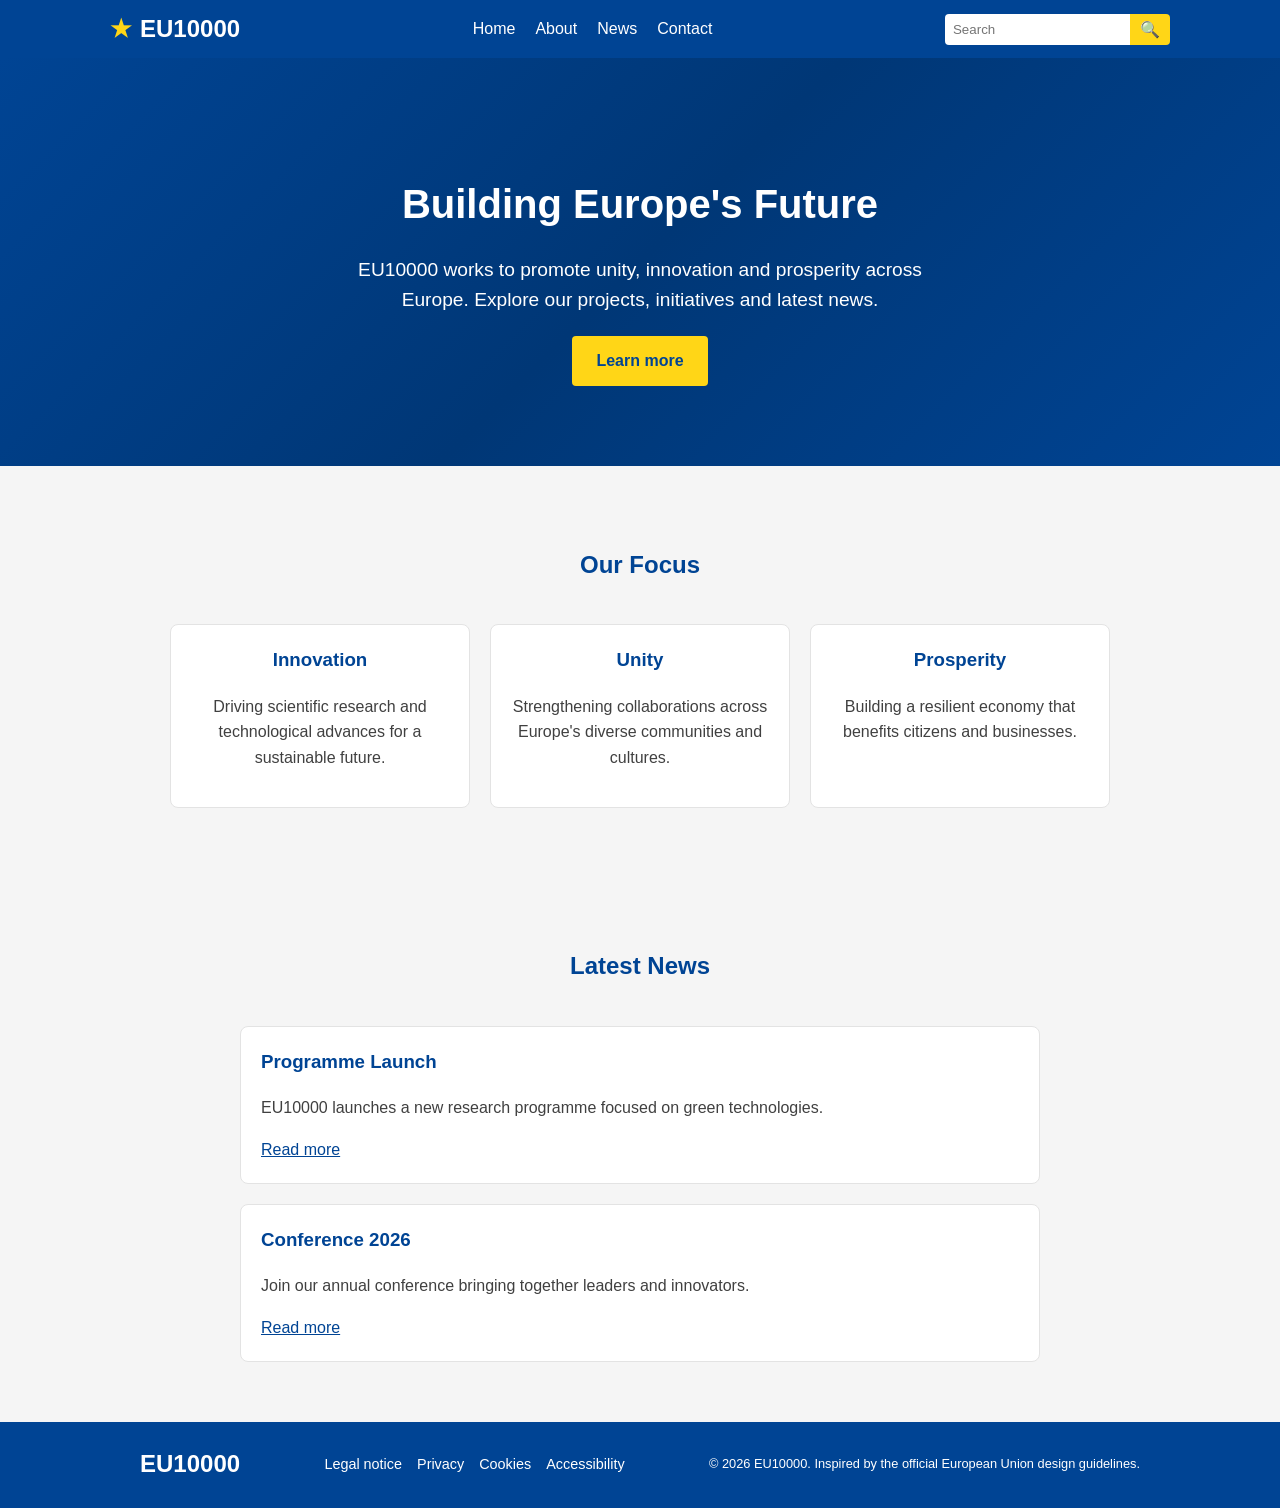
==== index.html @ 95d5e585 "Initial site upload" ====
<!DOCTYPE html>
<html lang="en">
<head>
    <meta charset="UTF-8">
    <meta name="viewport" content="width=device-width, initial-scale=1.0">
    <title>EU10000 – Welcome</title>
    <link rel="stylesheet" href="style.css">
</head>
<body>
<header class="top-bar">
    <div class="container">
        <div class="logo">
            <span class="flag" aria-hidden="true">★</span>
            <span class="logo-text">EU10000</span>
        </div>
        <nav>
            <ul class="nav-links">
                <li><a href="#">Home</a></li>
                <li><a href="#">About</a></li>
                <li><a href="#">News</a></li>
                <li><a href="#">Contact</a></li>
            </ul>
        </nav>
        <form class="search-form" action="#" method="get">
            <input type="search" placeholder="Search" aria-label="Search">
            <button type="submit" aria-label="Submit search">🔍</button>
        </form>
    </div>
</header>
<main>
    <section class="hero">
        <div class="hero-content">
            <h1>Building Europe's Future</h1>
            <p>EU10000 works to promote unity, innovation and prosperity across Europe. Explore our projects, initiatives and latest news.</p>
            <a href="#" class="cta-btn">Learn more</a>
        </div>
    </section>
    <section class="features">
        <h2>Our Focus</h2>
        <div class="cards">
            <div class="card">
                <h3>Innovation</h3>
                <p>Driving scientific research and technological advances for a sustainable future.</p>
            </div>
            <div class="card">
                <h3>Unity</h3>
                <p>Strengthening collaborations across Europe's diverse communities and cultures.</p>
            </div>
            <div class="card">
                <h3>Prosperity</h3>
                <p>Building a resilient economy that benefits citizens and businesses.</p>
            </div>
        </div>
    </section>
    <section class="news">
        <h2>Latest News</h2>
        <div class="news-list">
            <article class="news-item">
                <h3>Programme Launch</h3>
                <p>EU10000 launches a new research programme focused on green technologies.</p>
                <a href="#">Read more</a>
            </article>
            <article class="news-item">
                <h3>Conference 2026</h3>
                <p>Join our annual conference bringing together leaders and innovators.</p>
                <a href="#">Read more</a>
            </article>
        </div>
    </section>
</main>
<footer>
    <div class="footer-container">
        <div class="footer-logo">EU10000</div>
        <div class="footer-links">
            <a href="#">Legal notice</a>
            <a href="#">Privacy</a>
            <a href="#">Cookies</a>
            <a href="#">Accessibility</a>
        </div>
        <div class="footer-copy">
            <p>&copy; 2026 EU10000. Inspired by the official European Union design guidelines.</p>
        </div>
    </div>
</footer>
</body>
</html>
---- style.css ----
:root {
  --ec-blue: #004494;
  --ec-yellow: #ffd617;
  --ec-grey: #404040;
  --background: #ffffff;
}

* {
  box-sizing: border-box;
}

body {
  margin: 0;
  font-family: 'Segoe UI', sans-serif;
  background: var(--background);
  color: var(--ec-grey);
  line-height: 1.6;
}

/* Top navigation bar */
.top-bar {
  background: var(--ec-blue);
  color: #fff;
}

.top-bar .container {
  max-width: 1100px;
  margin: auto;
  display: flex;
  align-items: center;
  justify-content: space-between;
  flex-wrap: wrap;
  padding: 10px 20px;
}

.logo {
  display: flex;
  align-items: center;
  font-size: 1.5rem;
  font-weight: bold;
}

.logo .flag {
  color: var(--ec-yellow);
  margin-right: 0.5rem;
  font-size: 1.5rem;
}

.nav-links {
  list-style: none;
  display: flex;
  margin: 0;
  padding: 0;
  gap: 20px;
}

.nav-links a {
  color: #ffffff;
  text-decoration: none;
  font-weight: 500;
  transition: color 0.2s ease-in-out;
}

.nav-links a:hover {
  color: var(--ec-yellow);
}

.search-form {
  display: flex;
  margin-top: 10px;
}

.search-form input {
  padding: 6px 8px;
  border: none;
  border-radius: 4px 0 0 4px;
  min-width: 150px;
}

.search-form button {
  padding: 6px 10px;
  border: none;
  background: var(--ec-yellow);
  color: var(--ec-blue);
  border-radius: 0 4px 4px 0;
  cursor: pointer;
  font-size: 1rem;
}

.search-form button:hover {
  background: #fbc11d;
}

/* Hero section */
.hero {
  background: linear-gradient(135deg, var(--ec-blue) 0%, #003776 50%, var(--ec-blue) 100%);
  color: #fff;
  padding: 80px 20px;
  text-align: center;
}

.hero h1 {
  font-size: 2.5rem;
  margin-bottom: 15px;
}

.hero p {
  font-size: 1.2rem;
  margin-bottom: 20px;
  max-width: 600px;
  margin-left: auto;
  margin-right: auto;
}

.cta-btn {
  display: inline-block;
  background: var(--ec-yellow);
  color: var(--ec-blue);
  padding: 12px 24px;
  border-radius: 4px;
  text-decoration: none;
  font-weight: bold;
  transition: background 0.2s ease-in-out;
}

.cta-btn:hover {
  background: #fbc11d;
}

/* Section styles */
section {
  padding: 60px 20px;
}

.features, .news {
  background: #f5f5f5;
}

.features h2, .news h2 {
  text-align: center;
  margin-bottom: 40px;
  color: var(--ec-blue);
}

/* Cards for features */
.cards {
  display: flex;
  flex-wrap: wrap;
  gap: 20px;
  justify-content: center;
}

.card {
  background: #ffffff;
  border: 1px solid #e3e3e3;
  border-radius: 8px;
  padding: 20px;
  flex: 1 1 250px;
  max-width: 300px;
  text-align: center;
  transition: box-shadow 0.2s ease-in-out;
}

.card h3 {
  margin-top: 0;
  color: var(--ec-blue);
}

.card p {
  color: var(--ec-grey);
}

.card:hover {
  box-shadow: 0 4px 12px rgba(0, 0, 0, 0.05);
}

/* News list */
.news-list {
  display: flex;
  flex-direction: column;
  gap: 20px;
  align-items: center;
  max-width: 800px;
  margin: auto;
}

.news-item {
  background: #ffffff;
  border: 1px solid #e3e3e3;
  border-radius: 8px;
  padding: 20px;
  width: 100%;
  transition: box-shadow 0.2s ease-in-out;
}

.news-item h3 {
  margin-top: 0;
  color: var(--ec-blue);
}

.news-item a {
  color: var(--ec-blue);
  text-decoration: underline;
}

.news-item:hover {
  box-shadow: 0 4px 12px rgba(0, 0, 0, 0.05);
}

/* Footer */
footer {
  background: var(--ec-blue);
  color: #fff;
  padding: 20px 0;
}

.footer-container {
  max-width: 1000px;
  margin: auto;
  display: flex;
  flex-direction: column;
  align-items: center;
  gap: 10px;
}

.footer-logo {
  font-size: 1.5rem;
  font-weight: bold;
}

.footer-links {
  display: flex;
  gap: 15px;
  flex-wrap: wrap;
  justify-content: center;
}

.footer-links a {
  color: #ffffff;
  text-decoration: none;
  font-size: 0.9rem;
}

.footer-links a:hover {
  color: var(--ec-yellow);
}

.footer-copy {
  font-size: 0.8rem;
  text-align: center;
}

/* Responsive adjustments */
@media (min-width: 768px) {
  .search-form {
    margin-top: 0;
  }
  .top-bar .container {
    flex-wrap: nowrap;
  }
  .footer-container {
    flex-direction: row;
    justify-content: space-between;
    align-items: center;
  }
}
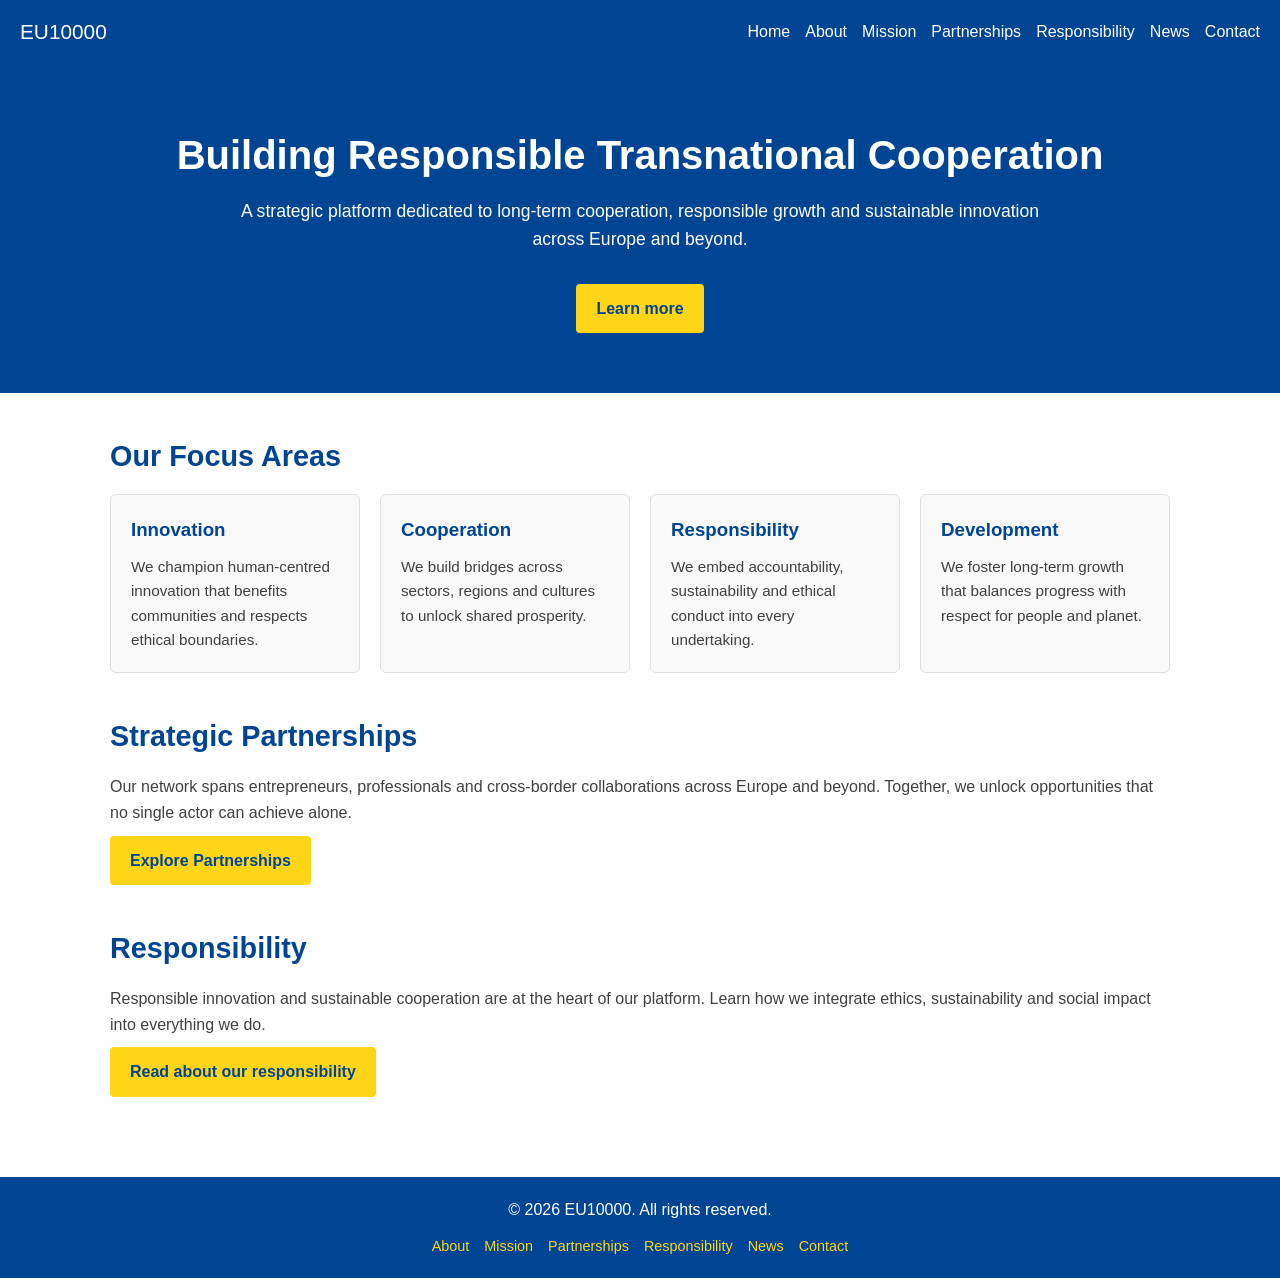
==== commit 2cb0a7da: "30.03.2026  update" ====
--- a/index.html
+++ b/index.html
@@ -1,86 +1,72 @@
 <!DOCTYPE html>
 <html lang="en">
 <head>
-    <meta charset="UTF-8">
-    <meta name="viewport" content="width=device-width, initial-scale=1.0">
-    <title>EU10000 – Welcome</title>
-    <link rel="stylesheet" href="style.css">
+  <meta charset="UTF-8">
+  <meta name="viewport" content="width=device-width, initial-scale=1.0">
+  <title>EU10000 – Building Responsible Transnational Cooperation</title>
+  <link rel="stylesheet" href="style.css">
 </head>
 <body>
-<header class="top-bar">
-    <div class="container">
-        <div class="logo">
-            <span class="flag" aria-hidden="true">★</span>
-            <span class="logo-text">EU10000</span>
+  <nav>
+    <div class="logo"><a href="index.html" style="color:#fff;text-decoration:none;">EU10000</a></div>
+    <ul>
+      <li><a href="index.html">Home</a></li>
+      <li><a href="about.html">About</a></li>
+      <li><a href="mission.html">Mission</a></li>
+      <li><a href="partnerships.html">Partnerships</a></li>
+      <li><a href="responsibility.html">Responsibility</a></li>
+      <li><a href="news.html">News</a></li>
+      <li><a href="contact.html">Contact</a></li>
+    </ul>
+  </nav>
+  <header>
+    <h1 class="header-title">Building Responsible Transnational Cooperation</h1>
+    <p class="header-subtitle">A strategic platform dedicated to long‑term cooperation, responsible growth and sustainable innovation across Europe and beyond.</p>
+    <a href="about.html" class="btn">Learn more</a>
+  </header>
+  <main>
+    <section>
+      <h2 class="section-title">Our Focus Areas</h2>
+      <div class="summary-grid">
+        <div class="card">
+          <h3>Innovation</h3>
+          <p>We champion human‑centred innovation that benefits communities and respects ethical boundaries.</p>
         </div>
-        <nav>
-            <ul class="nav-links">
-                <li><a href="#">Home</a></li>
-                <li><a href="#">About</a></li>
-                <li><a href="#">News</a></li>
-                <li><a href="#">Contact</a></li>
-            </ul>
-        </nav>
-        <form class="search-form" action="#" method="get">
-            <input type="search" placeholder="Search" aria-label="Search">
-            <button type="submit" aria-label="Submit search">🔍</button>
-        </form>
-    </div>
-</header>
-<main>
-    <section class="hero">
-        <div class="hero-content">
-            <h1>Building Europe's Future</h1>
-            <p>EU10000 works to promote unity, innovation and prosperity across Europe. Explore our projects, initiatives and latest news.</p>
-            <a href="#" class="cta-btn">Learn more</a>
+        <div class="card">
+          <h3>Cooperation</h3>
+          <p>We build bridges across sectors, regions and cultures to unlock shared prosperity.</p>
         </div>
+        <div class="card">
+          <h3>Responsibility</h3>
+          <p>We embed accountability, sustainability and ethical conduct into every undertaking.</p>
+        </div>
+        <div class="card">
+          <h3>Development</h3>
+          <p>We foster long‑term growth that balances progress with respect for people and planet.</p>
+        </div>
+      </div>
     </section>
-    <section class="features">
-        <h2>Our Focus</h2>
-        <div class="cards">
-            <div class="card">
-                <h3>Innovation</h3>
-                <p>Driving scientific research and technological advances for a sustainable future.</p>
-            </div>
-            <div class="card">
-                <h3>Unity</h3>
-                <p>Strengthening collaborations across Europe's diverse communities and cultures.</p>
-            </div>
-            <div class="card">
-                <h3>Prosperity</h3>
-                <p>Building a resilient economy that benefits citizens and businesses.</p>
-            </div>
-        </div>
+    <section style="margin-top:40px;">
+      <h2 class="section-title">Strategic Partnerships</h2>
+      <p>Our network spans entrepreneurs, professionals and cross‑border collaborations across Europe and beyond. Together, we unlock opportunities that no single actor can achieve alone.</p>
+      <a href="partnerships.html" class="btn">Explore Partnerships</a>
     </section>
-    <section class="news">
-        <h2>Latest News</h2>
-        <div class="news-list">
-            <article class="news-item">
-                <h3>Programme Launch</h3>
-                <p>EU10000 launches a new research programme focused on green technologies.</p>
-                <a href="#">Read more</a>
-            </article>
-            <article class="news-item">
-                <h3>Conference 2026</h3>
-                <p>Join our annual conference bringing together leaders and innovators.</p>
-                <a href="#">Read more</a>
-            </article>
-        </div>
+    <section style="margin-top:40px;">
+      <h2 class="section-title">Responsibility</h2>
+      <p>Responsible innovation and sustainable cooperation are at the heart of our platform. Learn how we integrate ethics, sustainability and social impact into everything we do.</p>
+      <a href="responsibility.html" class="btn">Read about our responsibility</a>
     </section>
-</main>
-<footer>
-    <div class="footer-container">
-        <div class="footer-logo">EU10000</div>
-        <div class="footer-links">
-            <a href="#">Legal notice</a>
-            <a href="#">Privacy</a>
-            <a href="#">Cookies</a>
-            <a href="#">Accessibility</a>
-        </div>
-        <div class="footer-copy">
-            <p>&copy; 2026 EU10000. Inspired by the official European Union design guidelines.</p>
-        </div>
-    </div>
-</footer>
+  </main>
+  <footer>
+    <p>© 2026 EU10000. All rights reserved.</p>
+    <ul>
+      <li><a href="about.html">About</a></li>
+      <li><a href="mission.html">Mission</a></li>
+      <li><a href="partnerships.html">Partnerships</a></li>
+      <li><a href="responsibility.html">Responsibility</a></li>
+      <li><a href="news.html">News</a></li>
+      <li><a href="contact.html">Contact</a></li>
+    </ul>
+  </footer>
 </body>
-</html>
+</html>
--- a/style.css
+++ b/style.css
@@ -1,266 +1,196 @@
+/*
+ * EU10000 Website Stylesheet
+ *
+ * This stylesheet defines the core look and feel of the EU10000 website.  
+ * The design draws inspiration from official EU communication guidelines, 
+ * featuring deep blue, golden yellow and neutral grey to evoke credibility,
+ * stability and optimism【327312394817066†L156-L183】.  
+ * Colours are used sparingly on interactive elements such as navigation
+ * and call‑to‑action buttons, while generous white space and clear
+ * typography ensure readability【327312394817066†L173-L183】.  
+ */
+
 :root {
-  --ec-blue: #004494;
-  --ec-yellow: #ffd617;
-  --ec-grey: #404040;
-  --background: #ffffff;
+  --color-blue: #004494;    /* EC Blue – primary brand colour */
+  --color-yellow: #ffd617;  /* EC Yellow – highlight colour */
+  --color-grey: #404040;    /* Neutral grey for text and accents */
+  --color-light: #f9f9f9;   /* Light background for cards and sections */
 }
 
+/* Reset basic element margins and enable border‑box sizing */
 * {
+  margin: 0;
+  padding: 0;
   box-sizing: border-box;
 }
 
 body {
-  margin: 0;
-  font-family: 'Segoe UI', sans-serif;
-  background: var(--background);
-  color: var(--ec-grey);
+  font-family: "Arial", "Helvetica", sans-serif;
   line-height: 1.6;
+  background-color: #ffffff;
+  color: var(--color-grey);
 }
 
-/* Top navigation bar */
-.top-bar {
-  background: var(--ec-blue);
+/* Navigation bar styling */
+nav {
+  background: var(--color-blue);
   color: #fff;
+  display: flex;
+  justify-content: space-between;
+  align-items: center;
+  padding: 15px 20px;
+}
+nav .logo {
+  font-weight: bold;
+  font-size: 1.3rem;
+}
+nav ul {
+  list-style: none;
+  display: flex;
+  gap: 15px;
+  margin: 0;
+}
+nav a {
+  color: #ffffff;
+  font-weight: 500;
+  text-decoration: none;
+}
+nav a:hover {
+  color: var(--color-yellow);
 }
 
-.top-bar .container {
-  max-width: 1100px;
-  margin: auto;
-  display: flex;
-  align-items: center;
-  justify-content: space-between;
-  flex-wrap: wrap;
-  padding: 10px 20px;
-}
-
-.logo {
-  display: flex;
-  align-items: center;
-  font-size: 1.5rem;
-  font-weight: bold;
-}
-
-.logo .flag {
-  color: var(--ec-yellow);
-  margin-right: 0.5rem;
-  font-size: 1.5rem;
-}
-
-.nav-links {
-  list-style: none;
-  display: flex;
-  margin: 0;
-  padding: 0;
-  gap: 20px;
-}
-
-.nav-links a {
-  color: #ffffff;
-  text-decoration: none;
-  font-weight: 500;
-  transition: color 0.2s ease-in-out;
-}
-
-.nav-links a:hover {
-  color: var(--ec-yellow);
-}
-
-.search-form {
-  display: flex;
-  margin-top: 10px;
-}
-
-.search-form input {
-  padding: 6px 8px;
-  border: none;
-  border-radius: 4px 0 0 4px;
-  min-width: 150px;
-}
-
-.search-form button {
-  padding: 6px 10px;
-  border: none;
-  background: var(--ec-yellow);
-  color: var(--ec-blue);
-  border-radius: 0 4px 4px 0;
-  cursor: pointer;
-  font-size: 1rem;
-}
-
-.search-form button:hover {
-  background: #fbc11d;
-}
-
-/* Hero section */
-.hero {
-  background: linear-gradient(135deg, var(--ec-blue) 0%, #003776 50%, var(--ec-blue) 100%);
+/* Header / hero section */
+header {
+  background: var(--color-blue);
   color: #fff;
-  padding: 80px 20px;
+  padding: 60px 20px;
   text-align: center;
 }
-
-.hero h1 {
+.header-title {
   font-size: 2.5rem;
-  margin-bottom: 15px;
+  margin-bottom: 10px;
 }
-
-.hero p {
-  font-size: 1.2rem;
+.header-subtitle {
+  font-size: 1.1rem;
   margin-bottom: 20px;
-  max-width: 600px;
+  max-width: 800px;
   margin-left: auto;
   margin-right: auto;
 }
 
-.cta-btn {
+/* Buttons */
+.btn {
   display: inline-block;
-  background: var(--ec-yellow);
-  color: var(--ec-blue);
-  padding: 12px 24px;
+  background: var(--color-yellow);
+  color: var(--color-blue);
+  padding: 12px 20px;
   border-radius: 4px;
   text-decoration: none;
-  font-weight: bold;
-  transition: background 0.2s ease-in-out;
+  font-weight: 600;
+  margin-top: 10px;
+}
+.btn:hover {
+  background: #e5c800;
 }
 
-.cta-btn:hover {
-  background: #fbc11d;
+/* Main content container */
+main {
+  padding: 40px 20px;
+  max-width: 1100px;
+  margin: 0 auto;
+}
+.section-title {
+  font-size: 1.8rem;
+  margin-bottom: 15px;
+  color: var(--color-blue);
 }
 
-/* Section styles */
-section {
-  padding: 60px 20px;
+/* Grid and card components */
+.summary-grid {
+  display: grid;
+  gap: 20px;
+  grid-template-columns: repeat(auto-fit, minmax(240px, 1fr));
+  margin-top: 15px;
+}
+.card {
+  background: var(--color-light);
+  border: 1px solid #e0e0e0;
+  border-radius: 6px;
+  padding: 20px;
+}
+.card h3 {
+  margin-bottom: 10px;
+  color: var(--color-blue);
+}
+.card p {
+  font-size: 0.95rem;
+  color: var(--color-grey);
 }
 
-.features, .news {
-  background: #f5f5f5;
+/* Article styling for news items */
+article {
+  margin-bottom: 40px;
+}
+article h2 {
+  font-size: 1.5rem;
+  color: var(--color-blue);
+  margin-bottom: 10px;
+}
+article p {
+  color: var(--color-grey);
 }
 
-.features h2, .news h2 {
-  text-align: center;
-  margin-bottom: 40px;
-  color: var(--ec-blue);
+/* Form styling for contact page */
+form {
+  max-width: 600px;
+  margin: 0 auto;
+  display: flex;
+  flex-direction: column;
+  gap: 12px;
+}
+form label {
+  font-weight: 600;
+  color: var(--color-blue);
+}
+form input,
+form textarea {
+  padding: 10px;
+  border: 1px solid #ccc;
+  border-radius: 4px;
+  font-family: inherit;
+}
+form textarea {
+  resize: vertical;
+}
+form button {
+  align-self: flex-start;
 }
 
-/* Cards for features */
-.cards {
+/* Footer styling */
+footer {
+  background: var(--color-blue);
+  color: #fff;
+  padding: 20px;
+  text-align: center;
+  margin-top: 40px;
+}
+footer p {
+  margin-bottom: 10px;
+}
+footer ul {
+  list-style: none;
   display: flex;
   flex-wrap: wrap;
-  gap: 20px;
   justify-content: center;
+  gap: 15px;
+  padding: 0;
+  margin: 0;
 }
-
-.card {
-  background: #ffffff;
-  border: 1px solid #e3e3e3;
-  border-radius: 8px;
-  padding: 20px;
-  flex: 1 1 250px;
-  max-width: 300px;
-  text-align: center;
-  transition: box-shadow 0.2s ease-in-out;
+footer a {
+  color: var(--color-yellow);
+  font-size: 0.9rem;
+  text-decoration: none;
 }
-
-.card h3 {
-  margin-top: 0;
-  color: var(--ec-blue);
-}
-
-.card p {
-  color: var(--ec-grey);
-}
-
-.card:hover {
-  box-shadow: 0 4px 12px rgba(0, 0, 0, 0.05);
-}
-
-/* News list */
-.news-list {
-  display: flex;
-  flex-direction: column;
-  gap: 20px;
-  align-items: center;
-  max-width: 800px;
-  margin: auto;
-}
-
-.news-item {
-  background: #ffffff;
-  border: 1px solid #e3e3e3;
-  border-radius: 8px;
-  padding: 20px;
-  width: 100%;
-  transition: box-shadow 0.2s ease-in-out;
-}
-
-.news-item h3 {
-  margin-top: 0;
-  color: var(--ec-blue);
-}
-
-.news-item a {
-  color: var(--ec-blue);
-  text-decoration: underline;
-}
-
-.news-item:hover {
-  box-shadow: 0 4px 12px rgba(0, 0, 0, 0.05);
-}
-
-/* Footer */
-footer {
-  background: var(--ec-blue);
+footer a:hover {
   color: #fff;
-  padding: 20px 0;
-}
-
-.footer-container {
-  max-width: 1000px;
-  margin: auto;
-  display: flex;
-  flex-direction: column;
-  align-items: center;
-  gap: 10px;
-}
-
-.footer-logo {
-  font-size: 1.5rem;
-  font-weight: bold;
-}
-
-.footer-links {
-  display: flex;
-  gap: 15px;
-  flex-wrap: wrap;
-  justify-content: center;
-}
-
-.footer-links a {
-  color: #ffffff;
-  text-decoration: none;
-  font-size: 0.9rem;
-}
-
-.footer-links a:hover {
-  color: var(--ec-yellow);
-}
-
-.footer-copy {
-  font-size: 0.8rem;
-  text-align: center;
-}
-
-/* Responsive adjustments */
-@media (min-width: 768px) {
-  .search-form {
-    margin-top: 0;
-  }
-  .top-bar .container {
-    flex-wrap: nowrap;
-  }
-  .footer-container {
-    flex-direction: row;
-    justify-content: space-between;
-    align-items: center;
-  }
-}
+}
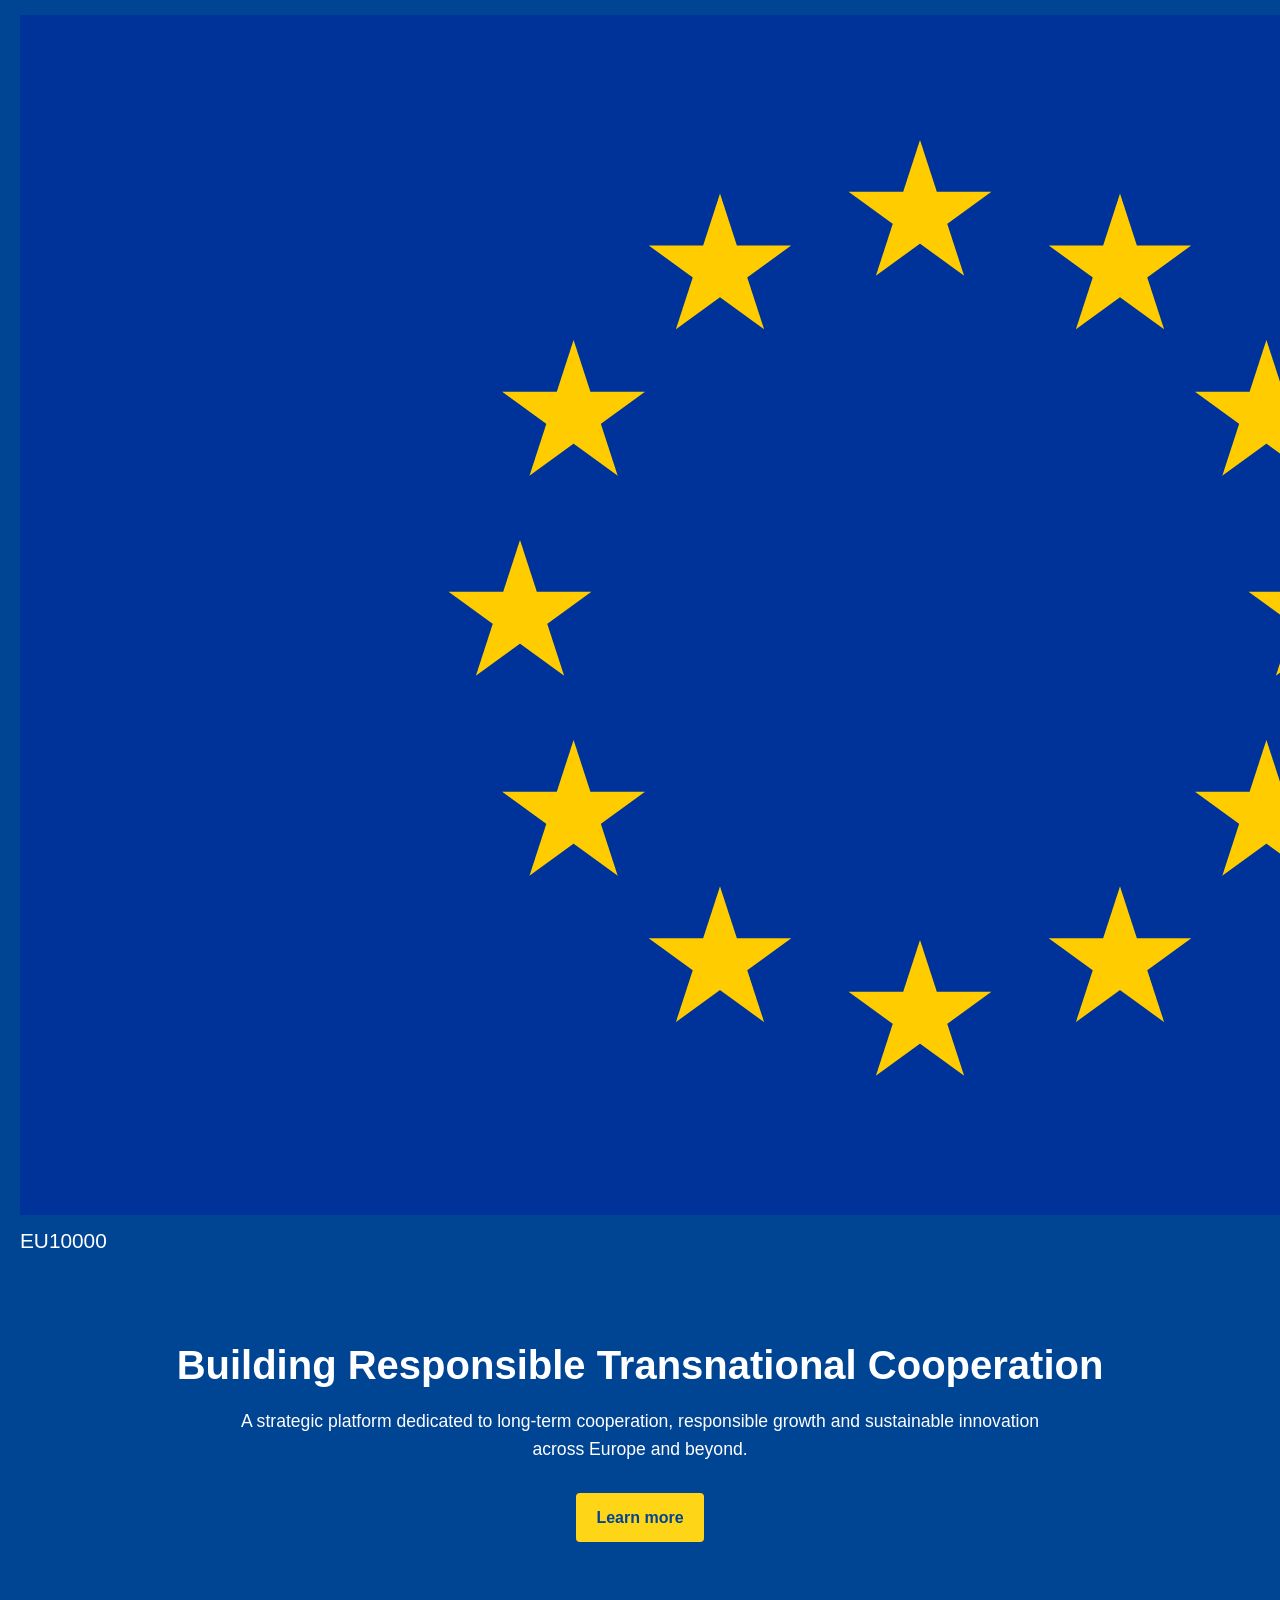
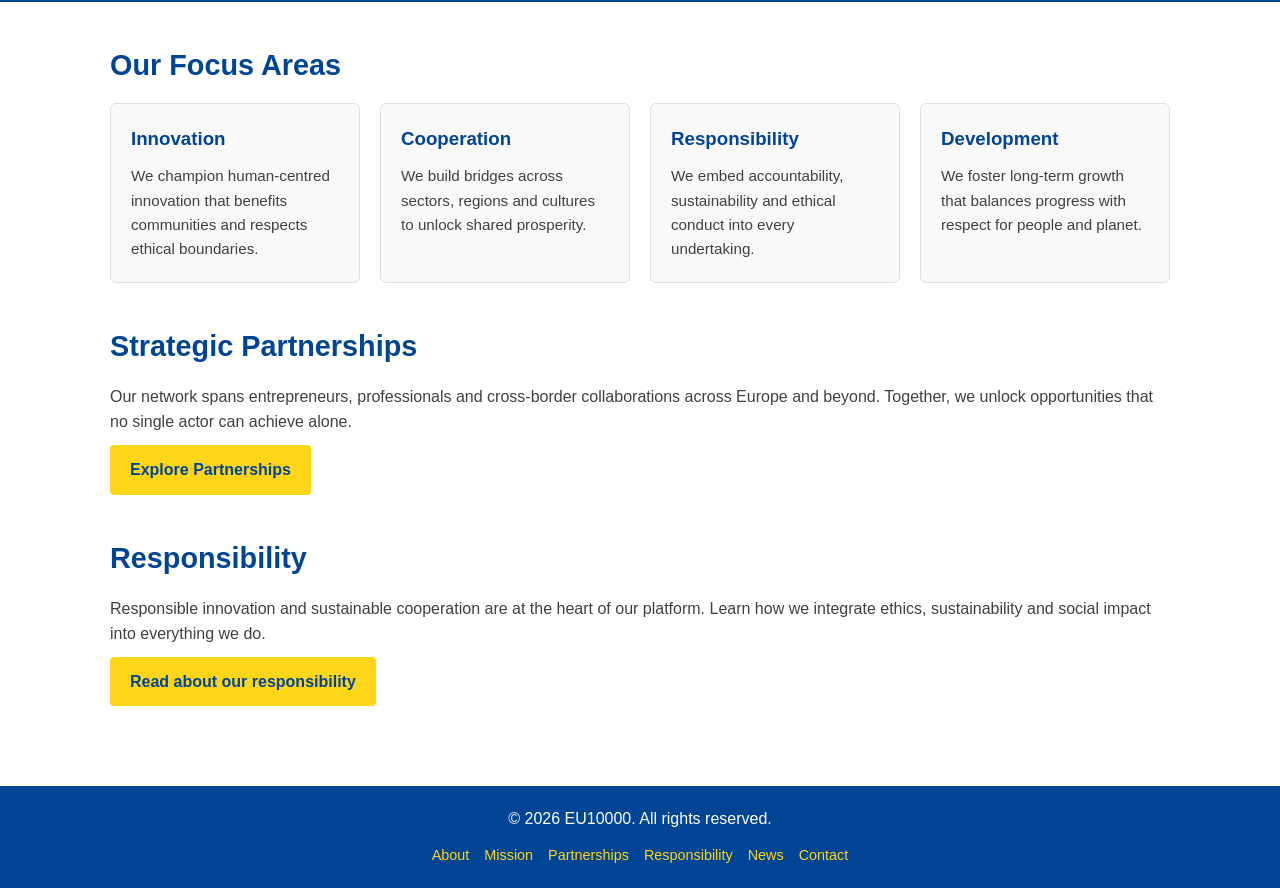
==== commit ab322681: "Enhance logo section with image and text Updated logo section to include an image and span for brand" ====
--- a/index.html
+++ b/index.html
@@ -8,7 +8,12 @@
 </head>
 <body>
   <nav>
-    <div class="logo"><a href="index.html" style="color:#fff;text-decoration:none;">EU10000</a></div>
+    <div class="logo">
+  <a href="index.html" class="logo-link">
+    <img src="eu-flag.png" alt="EU flag" class="logo-flag">
+    <span>EU10000</span>
+  </a>
+</div>
     <ul>
       <li><a href="index.html">Home</a></li>
       <li><a href="about.html">About</a></li>
@@ -69,4 +74,4 @@
     </ul>
   </footer>
 </body>
-</html>+</html>
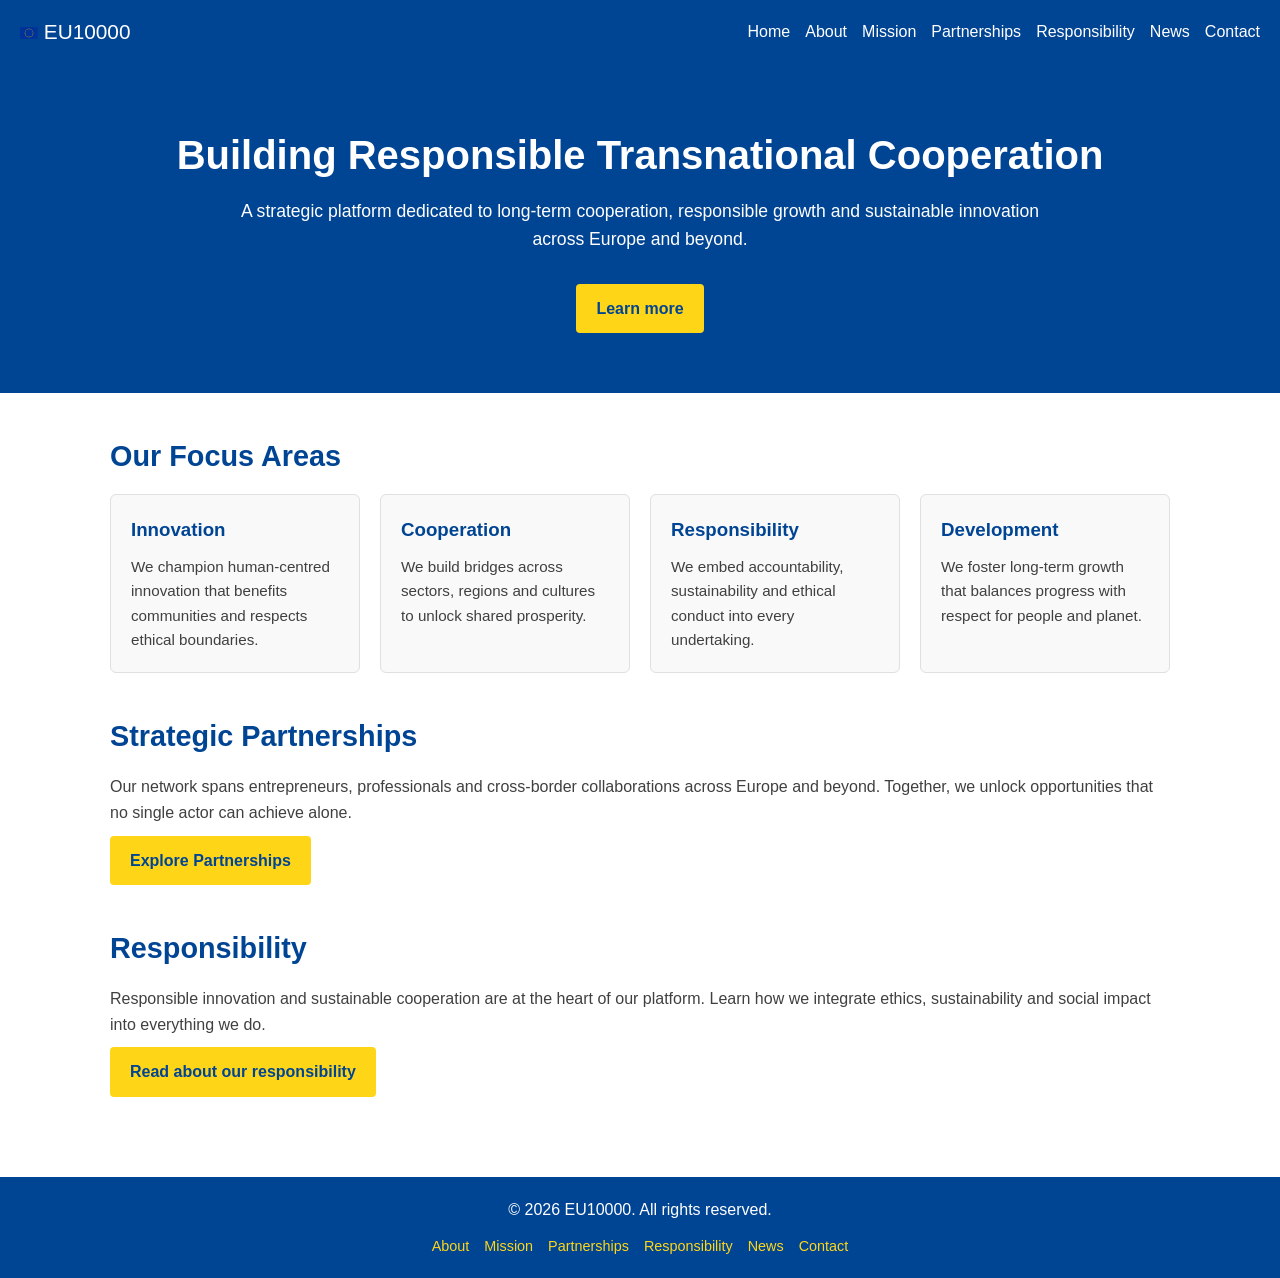
==== commit 57f8b210: "Add inline styles to EU flag image" ====
--- a/index.html
+++ b/index.html
@@ -10,7 +10,7 @@
   <nav>
     <div class="logo">
   <a href="index.html" class="logo-link">
-    <img src="eu-flag.png" alt="EU flag" class="logo-flag">
+    <img src="eu-flag.png" alt="EU flag" class="logo-flag" style="width:18px;height:12px;">
     <span>EU10000</span>
   </a>
 </div>
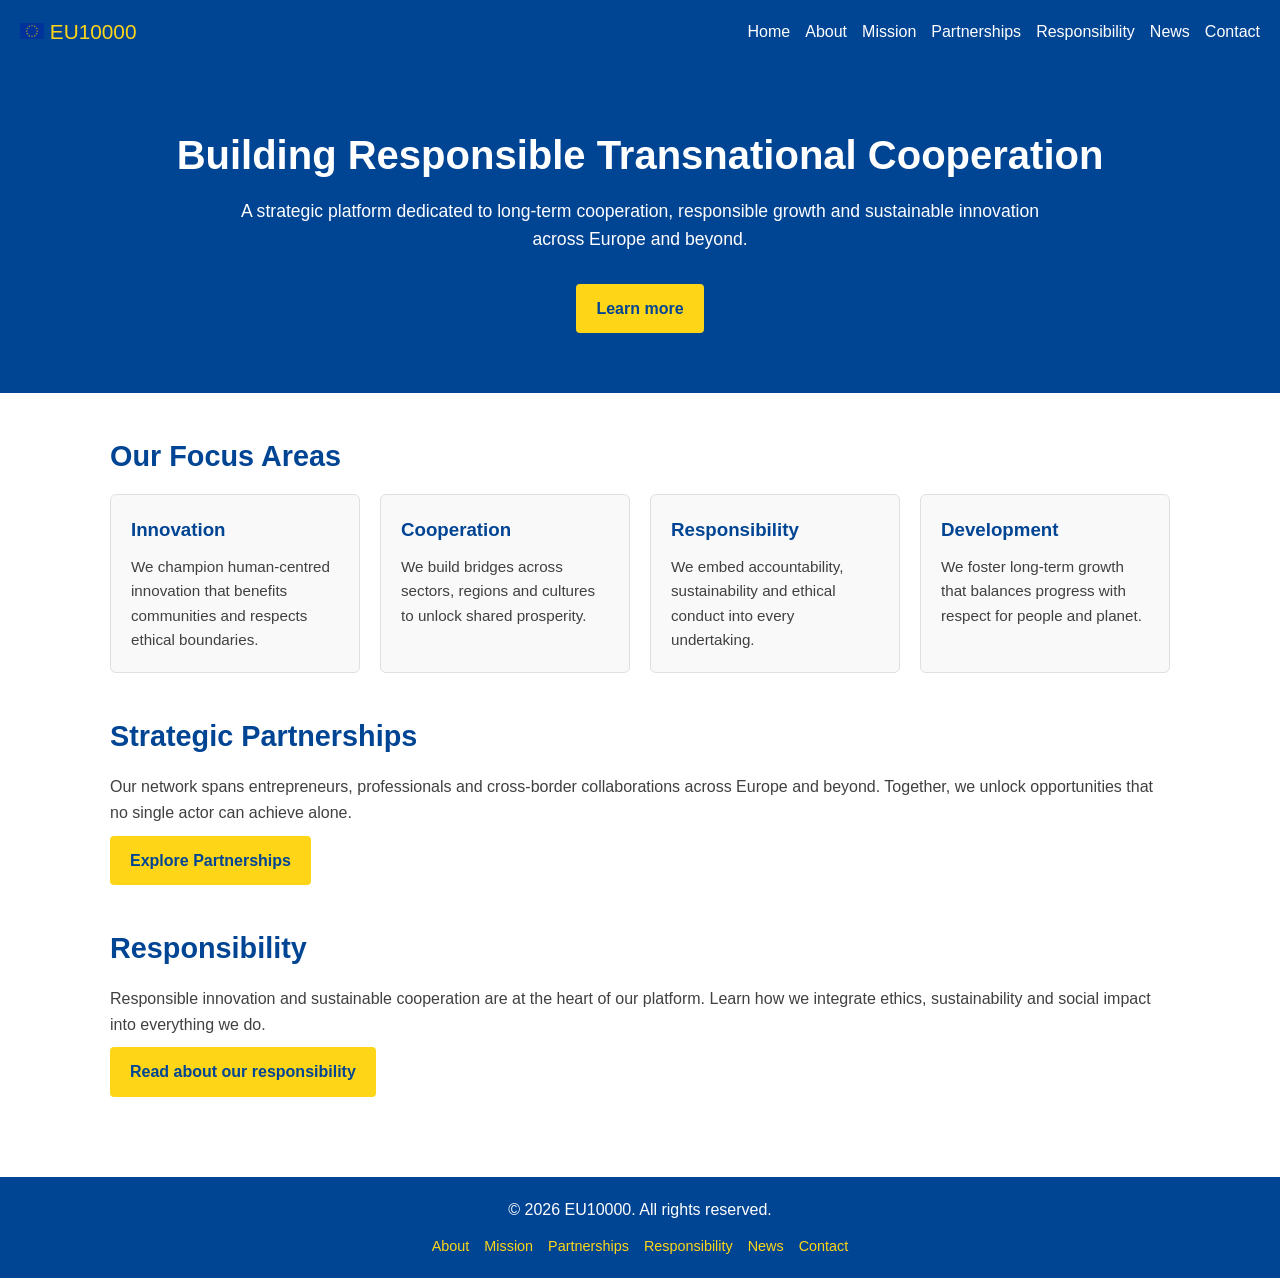
==== commit f1ad16f6: "Update logo link styles and image size" ====
--- a/index.html
+++ b/index.html
@@ -9,8 +9,8 @@
 <body>
   <nav>
     <div class="logo">
-  <a href="index.html" class="logo-link">
-    <img src="eu-flag.png" alt="EU flag" class="logo-flag" style="width:18px;height:12px;">
+  <a href="index.html" class="logo-link" style="color:#ffd617; text-decoration:none;">
+    <img src="eu-flag.png" alt="EU flag" class="logo-flag" style="width:24px;height:16px;">
     <span>EU10000</span>
   </a>
 </div>
